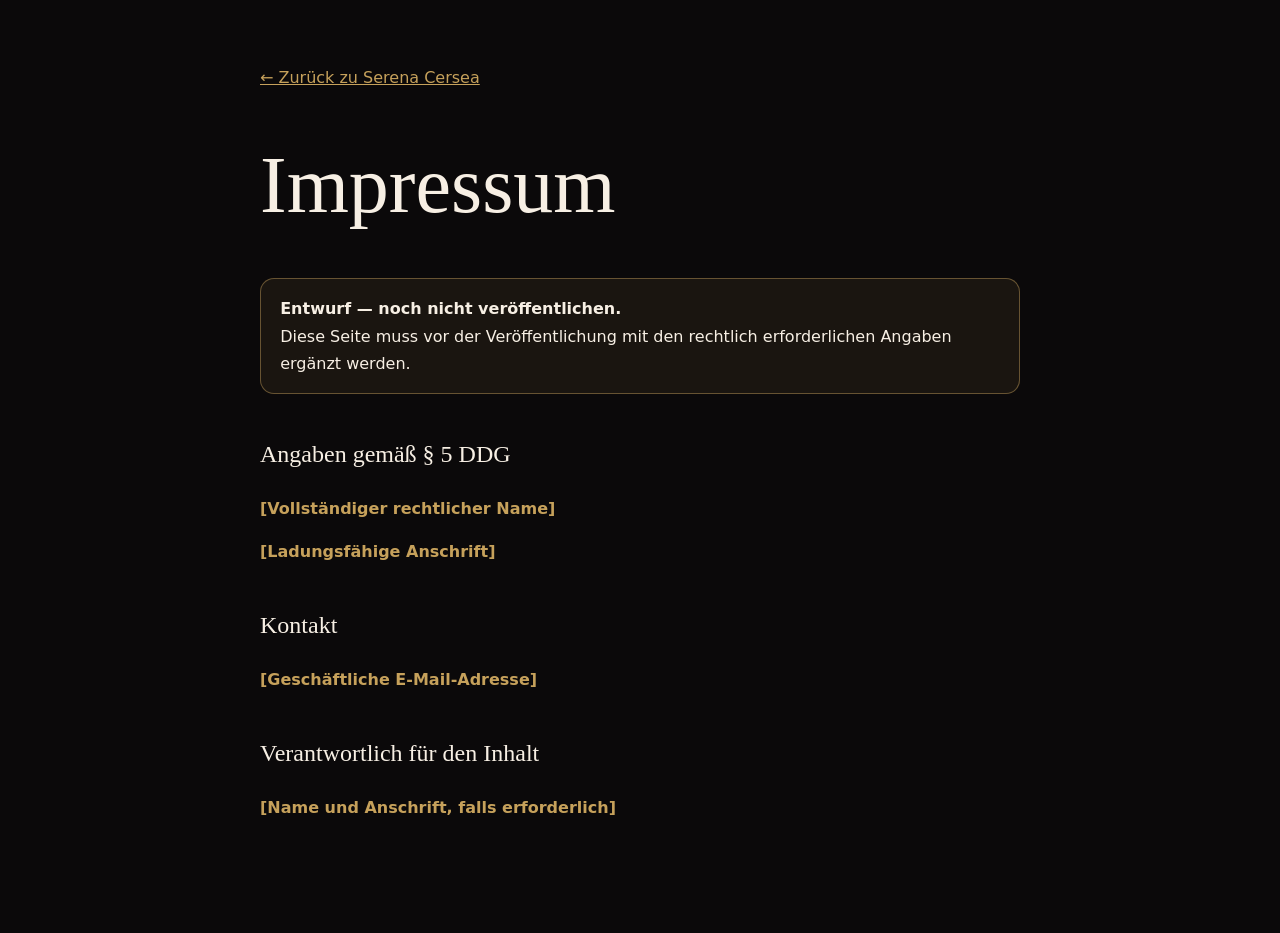
==== impressum.html @ bdfe68e0 "Initial Serena Cersea website" ====
<!doctype html>
<html lang="de">
<head>
  <meta charset="utf-8">
  <meta name="viewport" content="width=device-width, initial-scale=1">
  <meta name="robots" content="noindex, nofollow">
  <title>Impressum — Serena Cersea</title>
  
<style>
  :root { color-scheme: dark; }
  * { box-sizing: border-box; }
  body {
    margin: 0;
    color: #f7efe4;
    background: #0b090a;
    font-family: system-ui, -apple-system, BlinkMacSystemFont, "Segoe UI", Arial, sans-serif;
    line-height: 1.7;
  }
  main { width: min(100% - 2rem, 760px); margin: 0 auto; padding: 4rem 0 6rem; }
  a { color: #c6a15b; }
  h1, h2 { font-family: Georgia, "Times New Roman", serif; font-weight: 500; }
  h1 { font-size: clamp(2.8rem, 8vw, 5rem); line-height: 1; }
  h2 { margin-top: 2.5rem; }
  .draft {
    padding: 1rem 1.2rem;
    border: 1px solid rgba(198, 161, 91, .45);
    border-radius: 14px;
    background: rgba(198, 161, 91, .08);
  }
  .placeholder { color: #c6a15b; font-weight: 700; }
</style>

</head>
<body>
  <main>
    <a href="index.html">← Zurück zu Serena Cersea</a>
    <h1>Impressum</h1>
    <p class="draft"><strong>Entwurf — noch nicht veröffentlichen.</strong><br>
    Diese Seite muss vor der Veröffentlichung mit den rechtlich erforderlichen Angaben ergänzt werden.</p>

    <h2>Angaben gemäß § 5 DDG</h2>
    <p class="placeholder">[Vollständiger rechtlicher Name]</p>
    <p class="placeholder">[Ladungsfähige Anschrift]</p>

    <h2>Kontakt</h2>
    <p class="placeholder">[Geschäftliche E-Mail-Adresse]</p>

    <h2>Verantwortlich für den Inhalt</h2>
    <p class="placeholder">[Name und Anschrift, falls erforderlich]</p>
  </main>
</body>
</html>
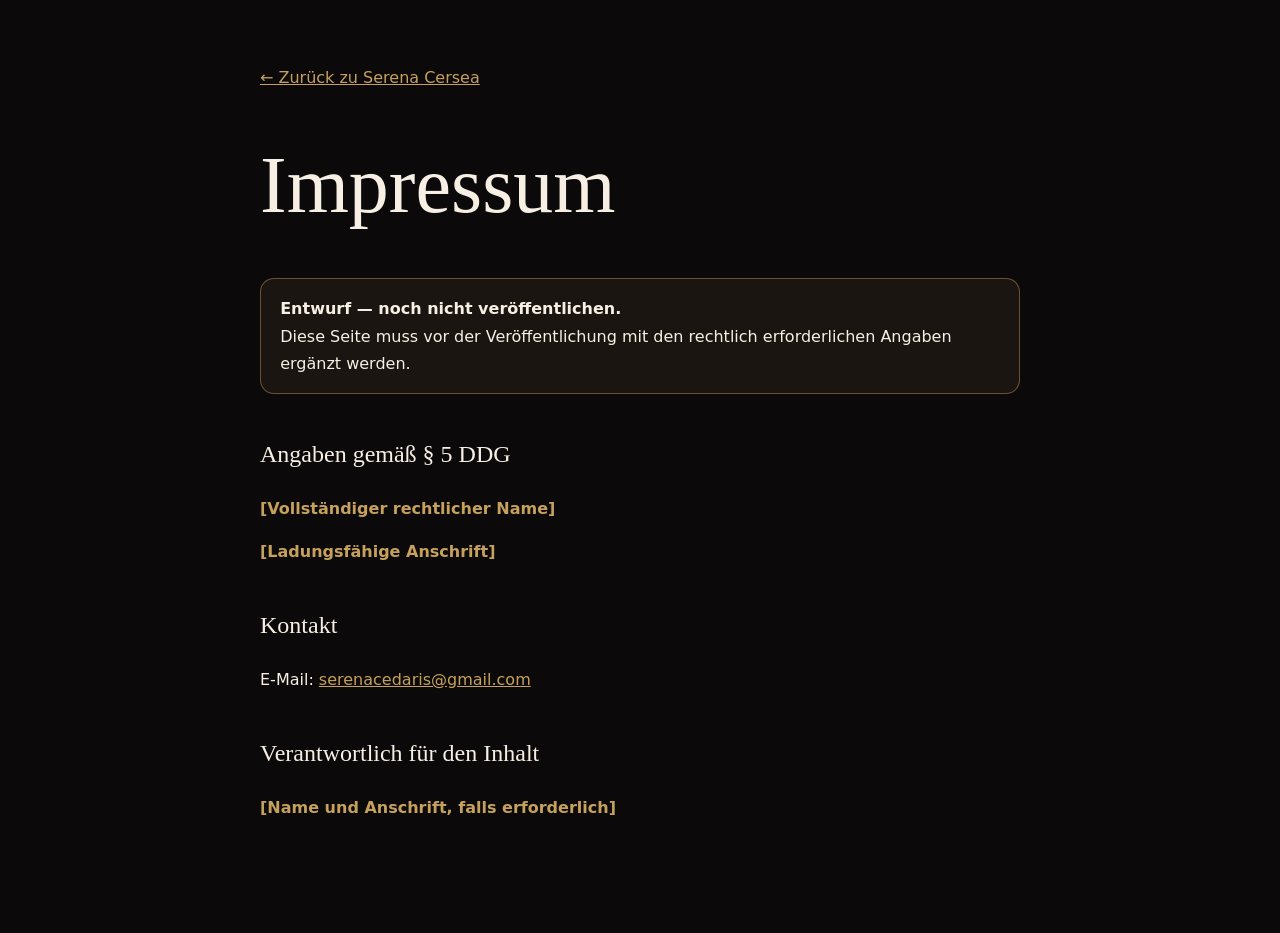
==== commit 562e5f96: "Add business email contact" ====
--- a/impressum.html
+++ b/impressum.html
@@ -43,7 +43,7 @@
     <p class="placeholder">[Ladungsfähige Anschrift]</p>
 
     <h2>Kontakt</h2>
-    <p class="placeholder">[Geschäftliche E-Mail-Adresse]</p>
+    <p>E-Mail: <a href="mailto:serenacedaris@gmail.com">serenacedaris@gmail.com</a></p>
 
     <h2>Verantwortlich für den Inhalt</h2>
     <p class="placeholder">[Name und Anschrift, falls erforderlich]</p>
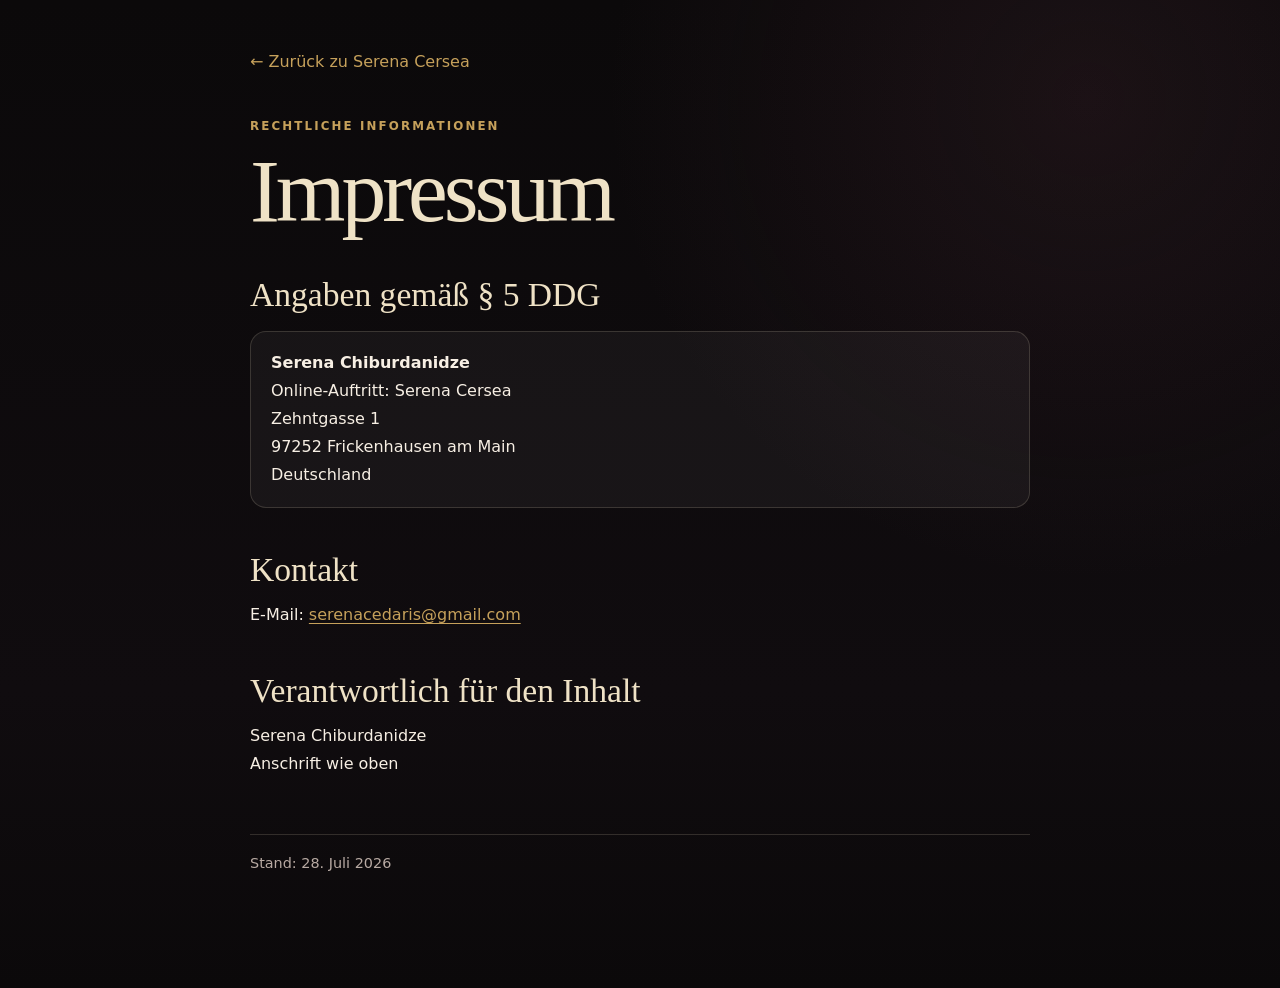
==== commit 40940b3e: "Complete Impressum and Privacy" ====
--- a/impressum.html
+++ b/impressum.html
@@ -3,50 +3,148 @@
 <head>
   <meta charset="utf-8">
   <meta name="viewport" content="width=device-width, initial-scale=1">
-  <meta name="robots" content="noindex, nofollow">
+  <meta name="robots" content="noindex, follow">
+  <meta name="description" content="Impressum der Website Serena Cersea.">
   <title>Impressum — Serena Cersea</title>
   
 <style>
-  :root { color-scheme: dark; }
+  :root {
+    color-scheme: dark;
+    --bg: #0b090a;
+    --surface: rgba(255, 255, 255, 0.045);
+    --ivory: #f7efe4;
+    --papyrus: #efe2c6;
+    --gold: #c6a15b;
+    --muted: #b8aaa3;
+    --border: rgba(239, 226, 198, 0.16);
+  }
+
   * { box-sizing: border-box; }
+
+  html {
+    scroll-behavior: smooth;
+    background: var(--bg);
+  }
+
   body {
     margin: 0;
-    color: #f7efe4;
-    background: #0b090a;
+    min-width: 320px;
+    color: var(--ivory);
+    background:
+      radial-gradient(circle at 85% 10%, rgba(101, 56, 72, 0.18), transparent 30rem),
+      linear-gradient(180deg, var(--bg), #100c0f 70%, var(--bg));
     font-family: system-ui, -apple-system, BlinkMacSystemFont, "Segoe UI", Arial, sans-serif;
-    line-height: 1.7;
+    line-height: 1.75;
   }
-  main { width: min(100% - 2rem, 760px); margin: 0 auto; padding: 4rem 0 6rem; }
-  a { color: #c6a15b; }
-  h1, h2 { font-family: Georgia, "Times New Roman", serif; font-weight: 500; }
-  h1 { font-size: clamp(2.8rem, 8vw, 5rem); line-height: 1; }
-  h2 { margin-top: 2.5rem; }
-  .draft {
-    padding: 1rem 1.2rem;
-    border: 1px solid rgba(198, 161, 91, .45);
-    border-radius: 14px;
-    background: rgba(198, 161, 91, .08);
+
+  main {
+    width: min(100% - 2rem, 780px);
+    margin: 0 auto;
+    padding: 3rem 0 6rem;
   }
-  .placeholder { color: #c6a15b; font-weight: 700; }
+
+  a {
+    color: var(--gold);
+    text-underline-offset: 0.2em;
+  }
+
+  .back {
+    display: inline-flex;
+    margin-bottom: 2.5rem;
+    text-decoration: none;
+  }
+
+  h1, h2 {
+    font-family: Georgia, "Times New Roman", serif;
+    font-weight: 500;
+  }
+
+  h1 {
+    margin: 0 0 1rem;
+    color: var(--papyrus);
+    font-size: clamp(3rem, 9vw, 5.6rem);
+    line-height: 0.95;
+    letter-spacing: -0.045em;
+  }
+
+  h2 {
+    margin: 2.7rem 0 0.7rem;
+    color: var(--papyrus);
+    font-size: clamp(1.55rem, 4vw, 2.1rem);
+    line-height: 1.15;
+  }
+
+  p { margin: 0.5rem 0 1rem; }
+
+  address {
+    margin: 1rem 0;
+    padding: 1.1rem 1.25rem;
+    border: 1px solid var(--border);
+    border-radius: 16px;
+    background: var(--surface);
+    font-style: normal;
+  }
+
+  .eyebrow {
+    margin: 0 0 0.7rem;
+    color: var(--gold);
+    font-size: 0.74rem;
+    font-weight: 700;
+    letter-spacing: 0.18em;
+    text-transform: uppercase;
+  }
+
+  .muted {
+    color: var(--muted);
+  }
+
+  .updated {
+    margin-top: 3.5rem;
+    padding-top: 1rem;
+    border-top: 1px solid var(--border);
+    color: var(--muted);
+    font-size: 0.9rem;
+  }
+
+  ul {
+    padding-left: 1.25rem;
+  }
+
+  li + li {
+    margin-top: 0.45rem;
+  }
 </style>
 
 </head>
 <body>
   <main>
-    <a href="index.html">← Zurück zu Serena Cersea</a>
+    <a class="back" href="index.html">← Zurück zu Serena Cersea</a>
+
+    <p class="eyebrow">Rechtliche Informationen</p>
     <h1>Impressum</h1>
-    <p class="draft"><strong>Entwurf — noch nicht veröffentlichen.</strong><br>
-    Diese Seite muss vor der Veröffentlichung mit den rechtlich erforderlichen Angaben ergänzt werden.</p>
 
     <h2>Angaben gemäß § 5 DDG</h2>
-    <p class="placeholder">[Vollständiger rechtlicher Name]</p>
-    <p class="placeholder">[Ladungsfähige Anschrift]</p>
+    <address>
+      <strong>Serena Chiburdanidze</strong><br>
+      Online-Auftritt: Serena Cersea<br>
+      Zehntgasse 1<br>
+      97252 Frickenhausen am Main<br>
+      Deutschland
+    </address>
 
     <h2>Kontakt</h2>
-    <p>E-Mail: <a href="mailto:serenacedaris@gmail.com">serenacedaris@gmail.com</a></p>
+    <p>
+      E-Mail:
+      <a href="mailto:serenacedaris@gmail.com">serenacedaris@gmail.com</a>
+    </p>
 
     <h2>Verantwortlich für den Inhalt</h2>
-    <p class="placeholder">[Name und Anschrift, falls erforderlich]</p>
+    <p>
+      Serena Chiburdanidze<br>
+      Anschrift wie oben
+    </p>
+
+    <p class="updated">Stand: 28. Juli 2026</p>
   </main>
 </body>
 </html>
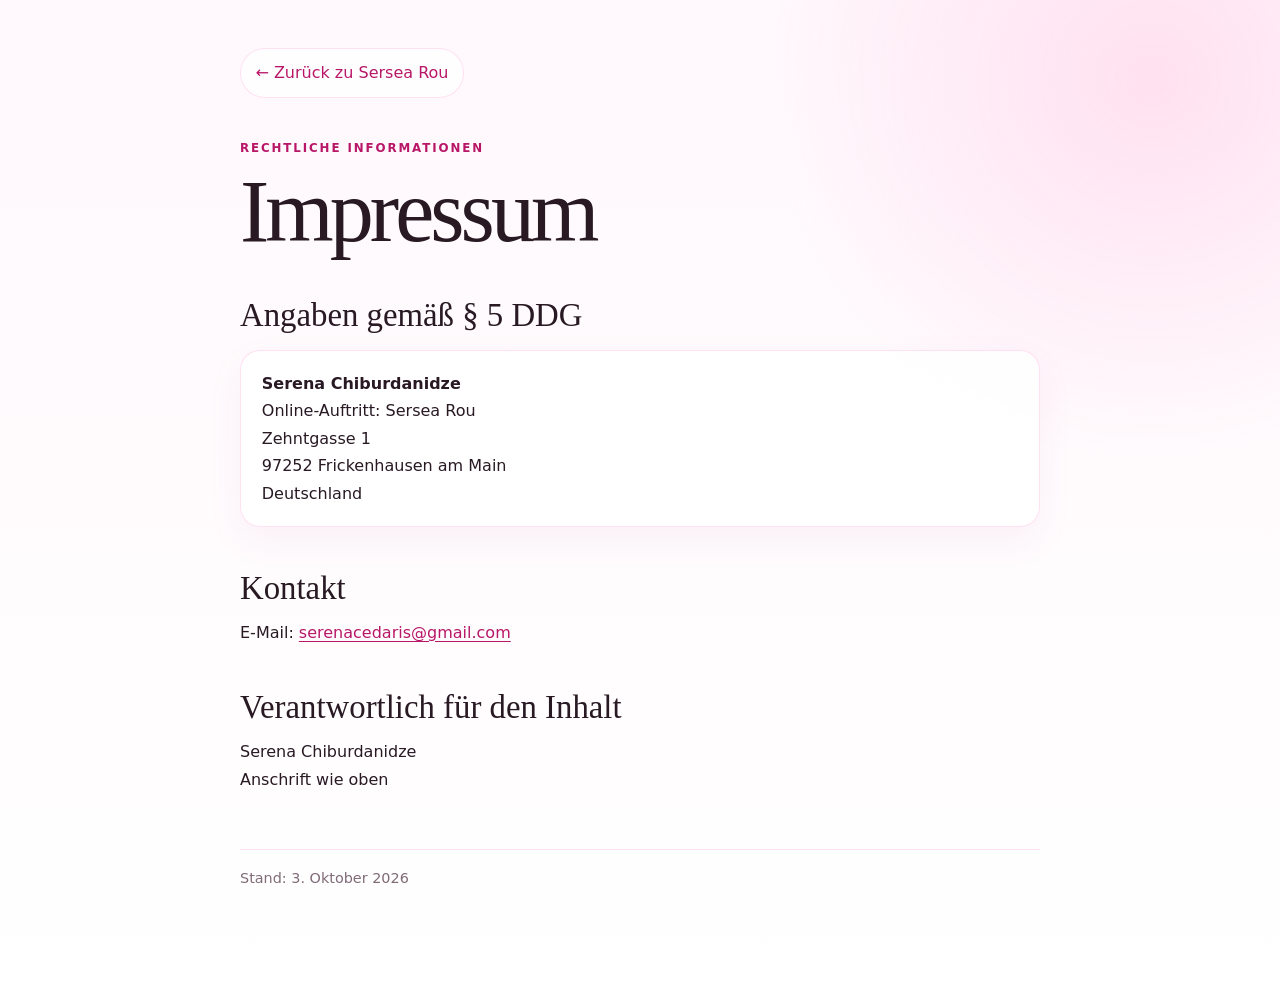
==== commit c558a34a: "Update Sersea Rou imprint" ====
--- a/impressum.html
+++ b/impressum.html
@@ -4,73 +4,77 @@
   <meta charset="utf-8">
   <meta name="viewport" content="width=device-width, initial-scale=1">
   <meta name="robots" content="noindex, follow">
-  <meta name="description" content="Impressum der Website Serena Cersea.">
-  <title>Impressum — Serena Cersea</title>
+  <meta name="description" content="Impressum der Website Sersea Rou.">
+  <title>Impressum — Sersea Rou</title>
   
 <style>
   :root {
-    color-scheme: dark;
-    --bg: #0b090a;
-    --surface: rgba(255, 255, 255, 0.045);
-    --ivory: #f7efe4;
-    --papyrus: #efe2c6;
-    --gold: #c6a15b;
-    --muted: #b8aaa3;
-    --border: rgba(239, 226, 198, 0.16);
+    --pink: #ff4fa3;
+    --pink-deep: #b81768;
+    --pink-soft: #ffd9eb;
+    --pink-pale: #fff1f8;
+    --white: #ffffff;
+    --ink: #281923;
+    --muted: #806b77;
+    --border: rgba(255, 79, 163, 0.17);
   }
 
   * { box-sizing: border-box; }
 
   html {
     scroll-behavior: smooth;
-    background: var(--bg);
+    background: var(--pink-pale);
   }
 
   body {
     margin: 0;
     min-width: 320px;
-    color: var(--ivory);
+    color: var(--ink);
     background:
-      radial-gradient(circle at 85% 10%, rgba(101, 56, 72, 0.18), transparent 30rem),
-      linear-gradient(180deg, var(--bg), #100c0f 70%, var(--bg));
-    font-family: system-ui, -apple-system, BlinkMacSystemFont, "Segoe UI", Arial, sans-serif;
-    line-height: 1.75;
+      radial-gradient(circle at 90% 8%, rgba(255, 79, 163, 0.14), transparent 24rem),
+      linear-gradient(180deg, #fff8fc, #ffffff);
+    font-family: "DM Sans", system-ui, -apple-system, BlinkMacSystemFont, "Segoe UI", Arial, sans-serif;
+    line-height: 1.72;
   }
 
   main {
-    width: min(100% - 2rem, 780px);
+    width: min(100% - 2rem, 800px);
     margin: 0 auto;
     padding: 3rem 0 6rem;
   }
 
   a {
-    color: var(--gold);
+    color: var(--pink-deep);
     text-underline-offset: 0.2em;
   }
 
   .back {
     display: inline-flex;
     margin-bottom: 2.5rem;
+    padding: 0.65rem 0.9rem;
+    border: 1px solid var(--border);
+    border-radius: 999px;
+    background: rgba(255,255,255,.8);
     text-decoration: none;
   }
 
   h1, h2 {
-    font-family: Georgia, "Times New Roman", serif;
-    font-weight: 500;
+    font-family: "DM Serif Display", Georgia, "Times New Roman", serif;
+    font-weight: 400;
   }
 
   h1 {
     margin: 0 0 1rem;
-    color: var(--papyrus);
-    font-size: clamp(3rem, 9vw, 5.6rem);
+    color: var(--ink);
+    font-size: clamp(3rem, 9vw, 5.5rem);
     line-height: 0.95;
     letter-spacing: -0.045em;
   }
 
   h2 {
     margin: 2.7rem 0 0.7rem;
-    color: var(--papyrus);
-    font-size: clamp(1.55rem, 4vw, 2.1rem);
+    color: var(--ink);
+    font-size: clamp(1.55rem, 4vw, 2.05rem);
     line-height: 1.15;
   }
 
@@ -78,25 +82,24 @@
 
   address {
     margin: 1rem 0;
-    padding: 1.1rem 1.25rem;
+    padding: 1.15rem 1.3rem;
     border: 1px solid var(--border);
-    border-radius: 16px;
-    background: var(--surface);
+    border-radius: 20px;
+    background: rgba(255,255,255,.85);
+    box-shadow: 0 14px 38px rgba(173,46,112,.06);
     font-style: normal;
   }
 
   .eyebrow {
     margin: 0 0 0.7rem;
-    color: var(--gold);
+    color: var(--pink-deep);
     font-size: 0.74rem;
-    font-weight: 700;
-    letter-spacing: 0.18em;
+    font-weight: 800;
+    letter-spacing: 0.16em;
     text-transform: uppercase;
   }
 
-  .muted {
-    color: var(--muted);
-  }
+  .muted { color: var(--muted); }
 
   .updated {
     margin-top: 3.5rem;
@@ -106,19 +109,14 @@
     font-size: 0.9rem;
   }
 
-  ul {
-    padding-left: 1.25rem;
-  }
-
-  li + li {
-    margin-top: 0.45rem;
-  }
+  ul { padding-left: 1.25rem; }
+  li + li { margin-top: 0.45rem; }
 </style>
 
 </head>
 <body>
   <main>
-    <a class="back" href="index.html">← Zurück zu Serena Cersea</a>
+    <a class="back" href="index.html">← Zurück zu Sersea Rou</a>
 
     <p class="eyebrow">Rechtliche Informationen</p>
     <h1>Impressum</h1>
@@ -126,7 +124,7 @@
     <h2>Angaben gemäß § 5 DDG</h2>
     <address>
       <strong>Serena Chiburdanidze</strong><br>
-      Online-Auftritt: Serena Cersea<br>
+      Online-Auftritt: Sersea Rou<br>
       Zehntgasse 1<br>
       97252 Frickenhausen am Main<br>
       Deutschland
@@ -144,7 +142,7 @@
       Anschrift wie oben
     </p>
 
-    <p class="updated">Stand: 28. Juli 2026</p>
+    <p class="updated">Stand: 3. Oktober 2026</p>
   </main>
 </body>
 </html>
